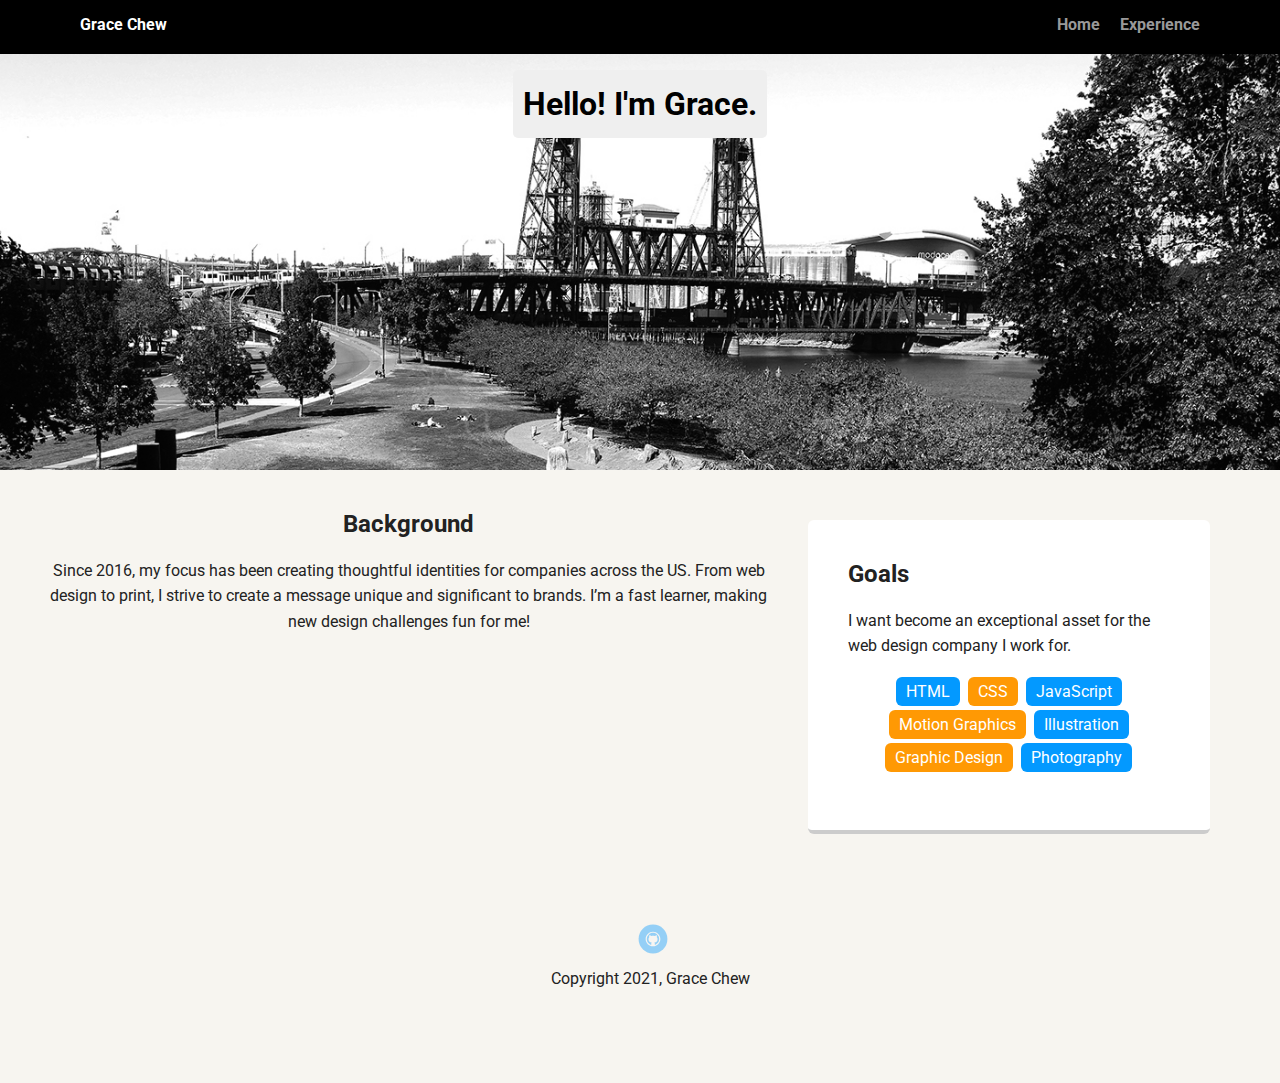
==== experience.html @ 330bc130 "Added the Experience Page to the Website" ====
<!doctype html>
<html lang="en">
<head>
  <meta charset="utf-8">
  <title>Grace Chew's Profile</title>
  <meta name="viewport" content="width=device-width, initial-scale=1.0">
  <link rel="stylesheet" href="styles.css">
  <link href="https://fonts.googleapis.com/css?family=Muli%7CRoboto:400,300,500,700,900" rel="stylesheet"></head>
  <body>

    <div class="main-nav">
        <ul class="nav">
          <li class="name">Grace Chew</li>
          <li><a href="index.html">Home</a></li>
          <li><a href="experience.html">Experience</a></li>
        </ul>
    </div>

    <header>
      <h1 class="tag name">Hello! I'm Grace.</h1>
    </header>

    <main class="flex">
      <div class="post">
        <h2>Background</h2>
        <p>Since 2016, my focus has been creating thoughtful identities for companies across the US. From web design to print, I strive to create a message unique and significant to brands. I’m a fast learner, making new design challenges fun for me! </p>
      </div> 

    <div class="card">
      <h2>Goals</h2>
      <p>I want become an exceptional asset for the web design company I work for.</p>
      <ul class="skills">
        <li>HTML</li>
        <li>CSS</li>
        <li>JavaScript</li>
        <li>Motion Graphics</li>
        <li>Illustration</li>
        <li>Graphic Design</li>
        <li>Photography</li>


    </main>
    <footer>
      <ul>
        <li><a href="https://github.com/gachew" target="_blank" class="social github">Github</a></li>
      </ul>
      <p class="copyright">Copyright 2021, Grace Chew</p>
    </footer>
  </body>
  </html>
---- styles.css ----
/* Global Layout Set-up */
* { 
  box-sizing: border-box;
}
  
body {
  margin: 0;
  padding: 0;
  text-align: center;
  font-family: 'Roboto', sans-serif;
  color: #222;
  background: #f7f5f0;
}
/* Link Styles */

a {
  text-decoration: none;
  color: #999;
}
a:hover {
  color: #6633ff;
}

/* Section Styles */

.main-nav {
  width: 100%;
  background: black;
  min-height: 30px;
  padding: 10px;
  position: fixed;
  text-align: center;
}
.nav {
  display: flex;
  justify-content: space-around;
  font-weight: 700;
  list-style-type: none;
  margin: 0 auto;
  padding: 0;
}

.nav .name {
    display: block;
    margin-right: auto;
    color: white;
}
.nav li {
  padding: 5px 10px 10px 10px;
}
.nav a {
  transition: all .5s;
}
.nav a:hover {
  color: white
}

header {
  text-align: center;
  background: url('images/portland.jpg') no-repeat top center ;
  background-size: cover;
  overflow: hidden;
  padding-top: 60px;
}
header {
  line-height: 1.5;
}
header .profile-image {
  margin-top: 50px;
  width: 150px;
  height: 150px;
  border-radius: 50%;
  border: 3px solid white;
  transition: all .5s;
}
header .profile-image:hover {
  transform: scale(1.2) rotate(5deg);
}
.tag {
  background-color: #efefef;
  color: black;
  padding: 10px;
  border-radius: 5px;
  display: table;
  margin: 10px auto;
} 
.location {
  background-color: #222;
  color: yellow;
}
.card {
  margin: 30px;
  padding: 20px 40px 40px;
  max-width: 500px;
  text-align: left;
  background: #fff;
  border-bottom: 4px solid #ccc;
  border-radius: 6px;
  transition: all .5s;
}
.card:hover {
  border-color: #ff99ff;
}

ul.skills {
  padding: 0;
  text-align: center;
}

.skills li {
  border-radius: 6px;
  display: inline-block;
  background: #ff9904;
  color: white;
  padding: 5px 10px;
  margin: 2px;
}

.skills li:nth-child(odd) {
  background: #0399ff;
}

footer {
  width: 100%;
  min-height: 30px;
  padding: 20px 0 40px 20px;
}

footer .copyright {
  top: -8px;
  font-size: .75em;
}

footer ul {
  list-style-type: none;
  margin: 0;
  padding: 0;
}

footer ul li {
  display: inline-block;
}

a.social {
  display: inline-block;
  text-indent: -9999px;
  margin-left: 5px;
  width: 30px;
  height: 30px;
  background-size: 30px 30px;
  opacity: .4;
  transition: all .5s;
}
a.twitter {
  background-image: url(images/twitter.svg);
}
a.linkedin {
  background-image: url(images/linkedin.svg);
}
a.github {
  background-image: url(images/github.svg);
}
a.social:hover {
  opacity: 1;
}
.clearfix {
  clear: both;
}

/* Styles for larger screens */
@media screen and (min-width: 720px) {
  
  .flex {
      display: -ms-flexbox;      /* TWEENER - IE 10 */
      display: flex; 
      max-width: 1200px;
      -ms-flex-pack: distribute;
      justify-content: space-around;
      margin: 0 auto;
  }

  header {
    min-height: 470px;
  }

  .nav {
    max-width: 1200px;
    padding: 0 30px;
  }


  main {
    padding-top: 20px;
  }

  main p {
    line-height: 1.6em;
  }

  footer {
    font-size: 1.3em;
    max-width: 1200px;
    margin: 40px auto;
  }

}
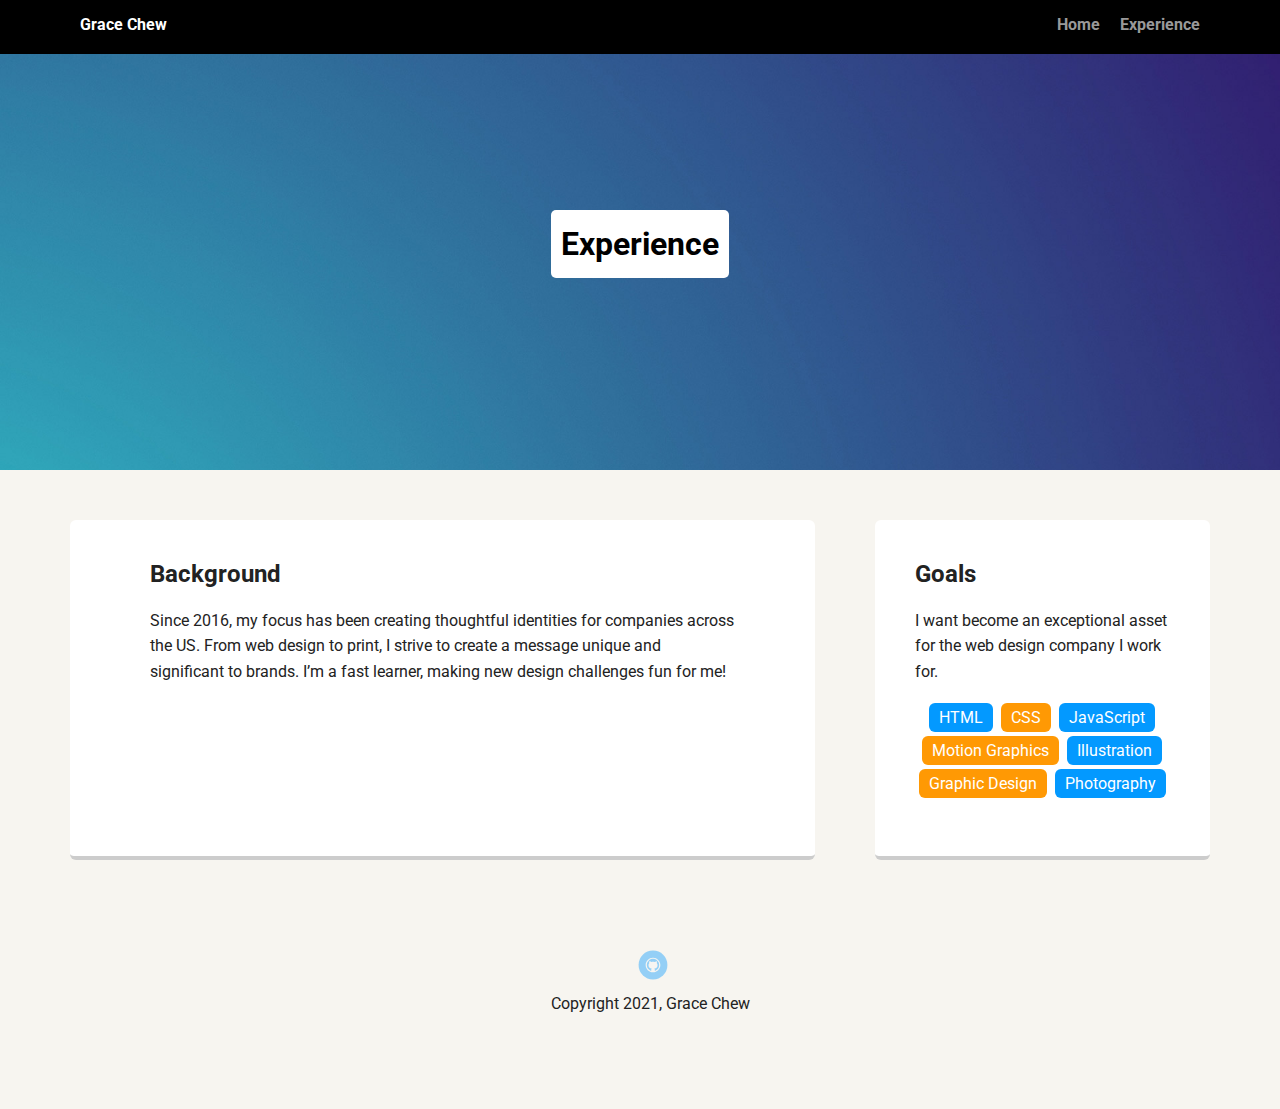
==== commit ea44f77d: "Tried to center the text" ====
--- a/experience.html
+++ b/experience.html
@@ -17,7 +17,7 @@
     </div>
 
     <header>
-      <h1 class="tag name">Hello! I'm Grace.</h1>
+      <h1 class="center">Experience</h1>
     </header>
 
     <main class="flex">
--- a/styles.css
+++ b/styles.css
@@ -31,6 +31,7 @@
   position: fixed;
   text-align: center;
 }
+
 .nav {
   display: flex;
   justify-content: space-around;
@@ -57,7 +58,7 @@
 
 header {
   text-align: center;
-  background: url('images/portland.jpg') no-repeat top center ;
+  background: url('images/gradient_gb.jpg') no-repeat top center ;
   background-size: cover;
   overflow: hidden;
   padding-top: 60px;
@@ -77,13 +78,30 @@
   transform: scale(1.2) rotate(5deg);
 }
 .tag {
-  background-color: #efefef;
+  background-color: white;
   color: black;
   padding: 10px;
   border-radius: 5px;
   display: table;
   margin: 10px auto;
-} 
+}
+
+.center {
+  background-color: white;
+  color: black;
+  padding: 10px;
+  border-radius: 5px;
+  display: table;
+  margin: 150px auto;
+}
+
+.city {
+  background-color: tomato;
+  color: white;
+  border: 2px solid black;
+  margin: 20px;
+  padding: 20px;
+}
 .location {
   background-color: #222;
   color: yellow;
@@ -98,7 +116,22 @@
   border-radius: 6px;
   transition: all .5s;
 }
+.post {
+  margin: 30px;
+  padding: 20px 80px 80px;
+  max-width: 900px;
+  text-align: left;
+  background: #fff;
+  border-bottom: 4px solid #ccc;
+  border-radius: 6px;
+  transition: all .5s;
+  
+}
 .card:hover {
+  border-color: #ff99ff;
+}
+
+.post:hover {
   border-color: #ff99ff;
 }
 
@@ -150,12 +183,6 @@
   background-size: 30px 30px;
   opacity: .4;
   transition: all .5s;
-}
-a.twitter {
-  background-image: url(images/twitter.svg);
-}
-a.linkedin {
-  background-image: url(images/linkedin.svg);
 }
 a.github {
   background-image: url(images/github.svg);
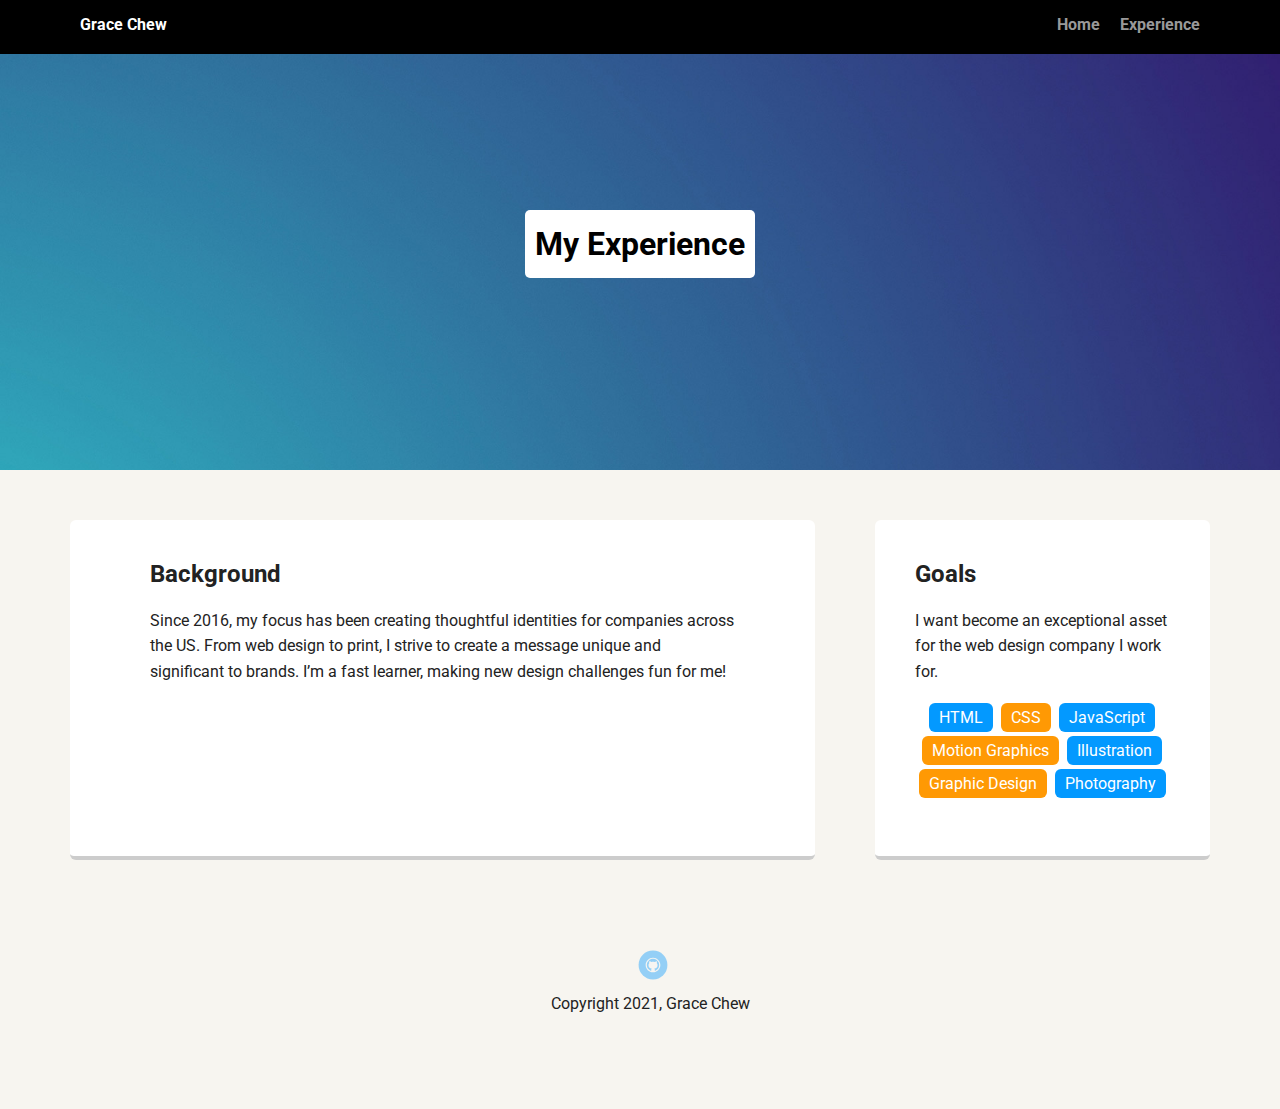
==== commit d18b575e: "Rewording Experience" ====
--- a/experience.html
+++ b/experience.html
@@ -17,7 +17,7 @@
     </div>
 
     <header>
-      <h1 class="center">Experience</h1>
+      <h1 class="center">My Experience</h1>
     </header>
 
     <main class="flex">
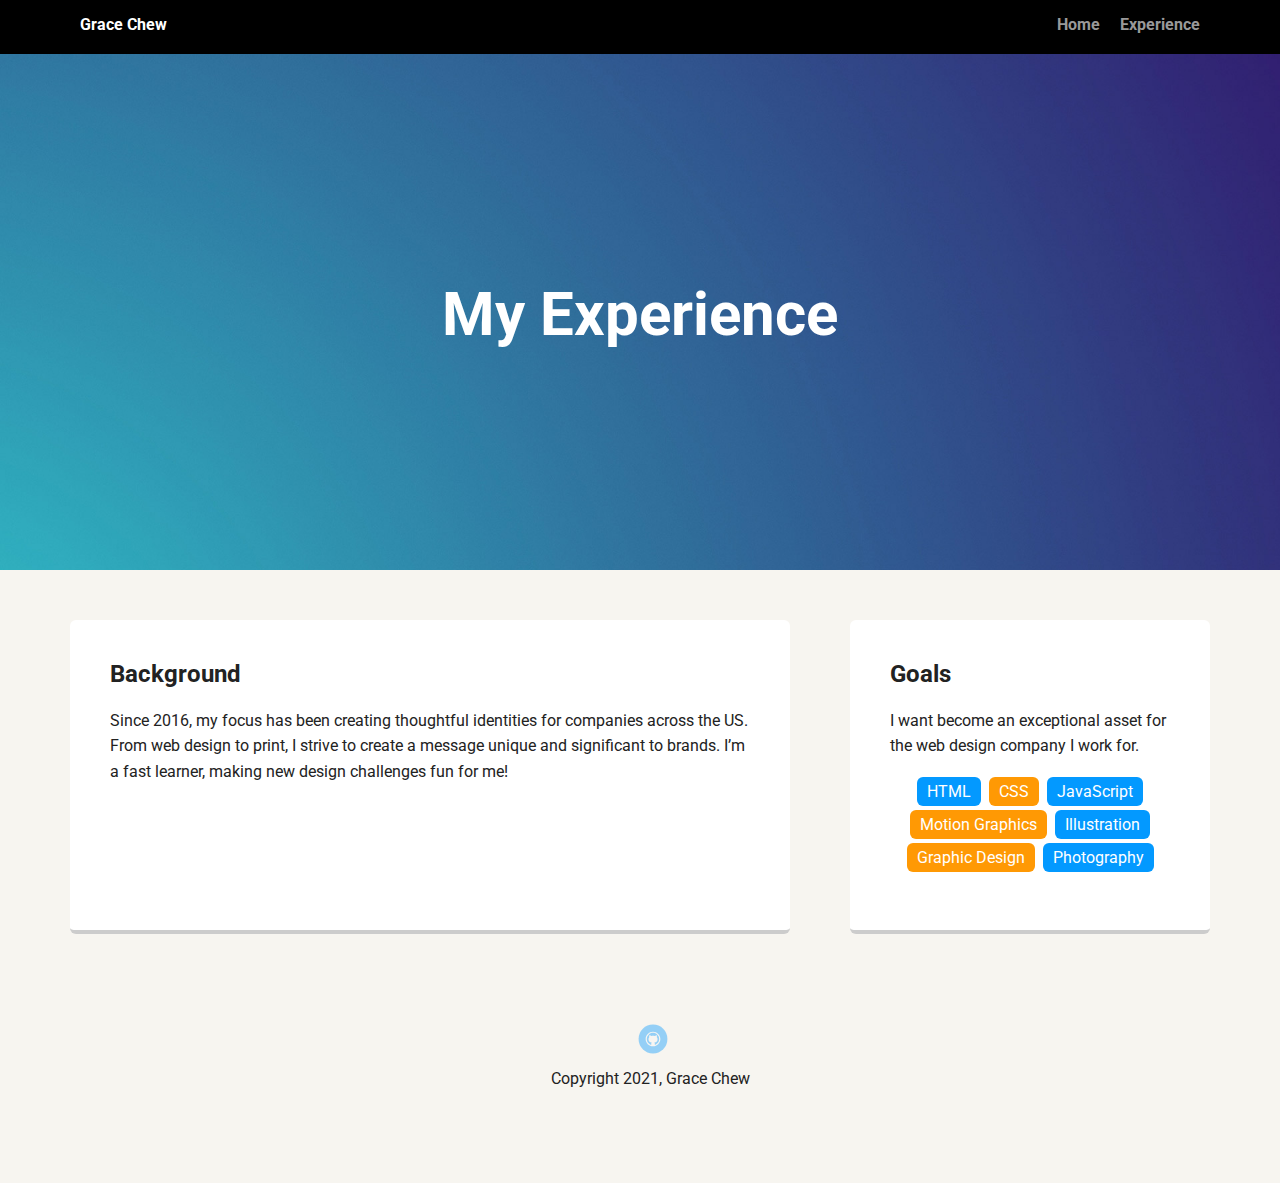
==== commit 859bc5e9: "Corrected Code" ====
--- a/experience.html
+++ b/experience.html
@@ -37,7 +37,8 @@
         <li>Illustration</li>
         <li>Graphic Design</li>
         <li>Photography</li>
-
+      </ul>
+    </div>
 
     </main>
     <footer>
--- a/styles.css
+++ b/styles.css
@@ -55,7 +55,6 @@
 .nav a:hover {
   color: white
 }
-
 header {
   text-align: center;
   background: url('images/gradient_gb.jpg') no-repeat top center ;
@@ -87,12 +86,12 @@
 }
 
 .center {
-  background-color: white;
-  color: black;
+  color: white;
+  font-size: 60px;
   padding: 10px;
   border-radius: 5px;
   display: table;
-  margin: 150px auto;
+  margin: 200px auto;
 }
 
 .city {
@@ -118,7 +117,7 @@
 }
 .post {
   margin: 30px;
-  padding: 20px 80px 80px;
+  padding: 20px 40px 40px;
   max-width: 900px;
   text-align: left;
   background: #fff;
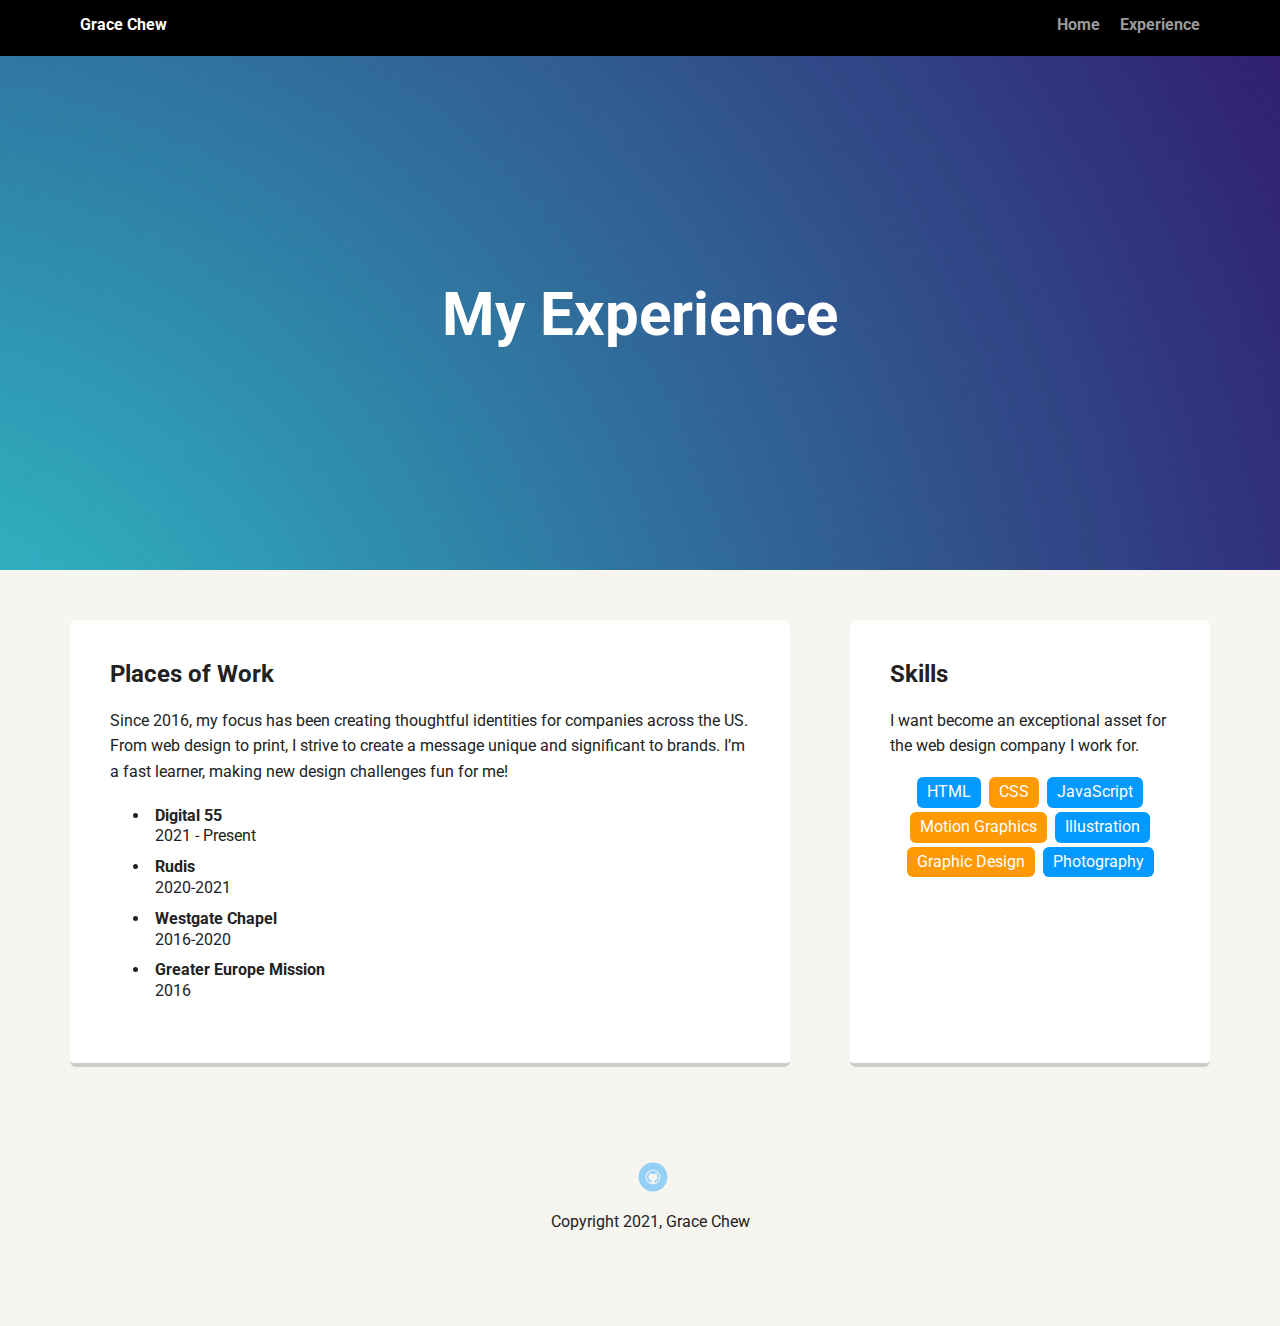
==== commit b9c35e4a: "Added work experience" ====
--- a/experience.html
+++ b/experience.html
@@ -22,12 +22,18 @@
 
     <main class="flex">
       <div class="post">
-        <h2>Background</h2>
-        <p>Since 2016, my focus has been creating thoughtful identities for companies across the US. From web design to print, I strive to create a message unique and significant to brands. I’m a fast learner, making new design challenges fun for me! </p>
+        <h2>Places of Work</h2>
+        <p>Since 2016, my focus has been creating thoughtful identities for companies across the US. From web design to print, I strive to create a message unique and significant to brands. I’m a fast learner, making new design challenges fun for me!</p>
+          <ul>
+            <li><b>Digital 55</b></br> 2021 - Present</li>
+            <li><b>Rudis</b></br> 2020-2021</li>
+            <li><b>Westgate Chapel</b></br> 2016-2020</li>
+            <li><b>Greater Europe Mission</b></br>2016</li>
+          </ul>
       </div> 
 
     <div class="card">
-      <h2>Goals</h2>
+      <h2>Skills</h2>
       <p>I want become an exceptional asset for the web design company I work for.</p>
       <ul class="skills">
         <li>HTML</li>
--- a/styles.css
+++ b/styles.css
@@ -192,6 +192,12 @@
 .clearfix {
   clear: both;
 }
+
+ul li {
+  line-height:130%;
+  padding: 5px;
+}
+
 
 /* Styles for larger screens */
 @media screen and (min-width: 720px) {
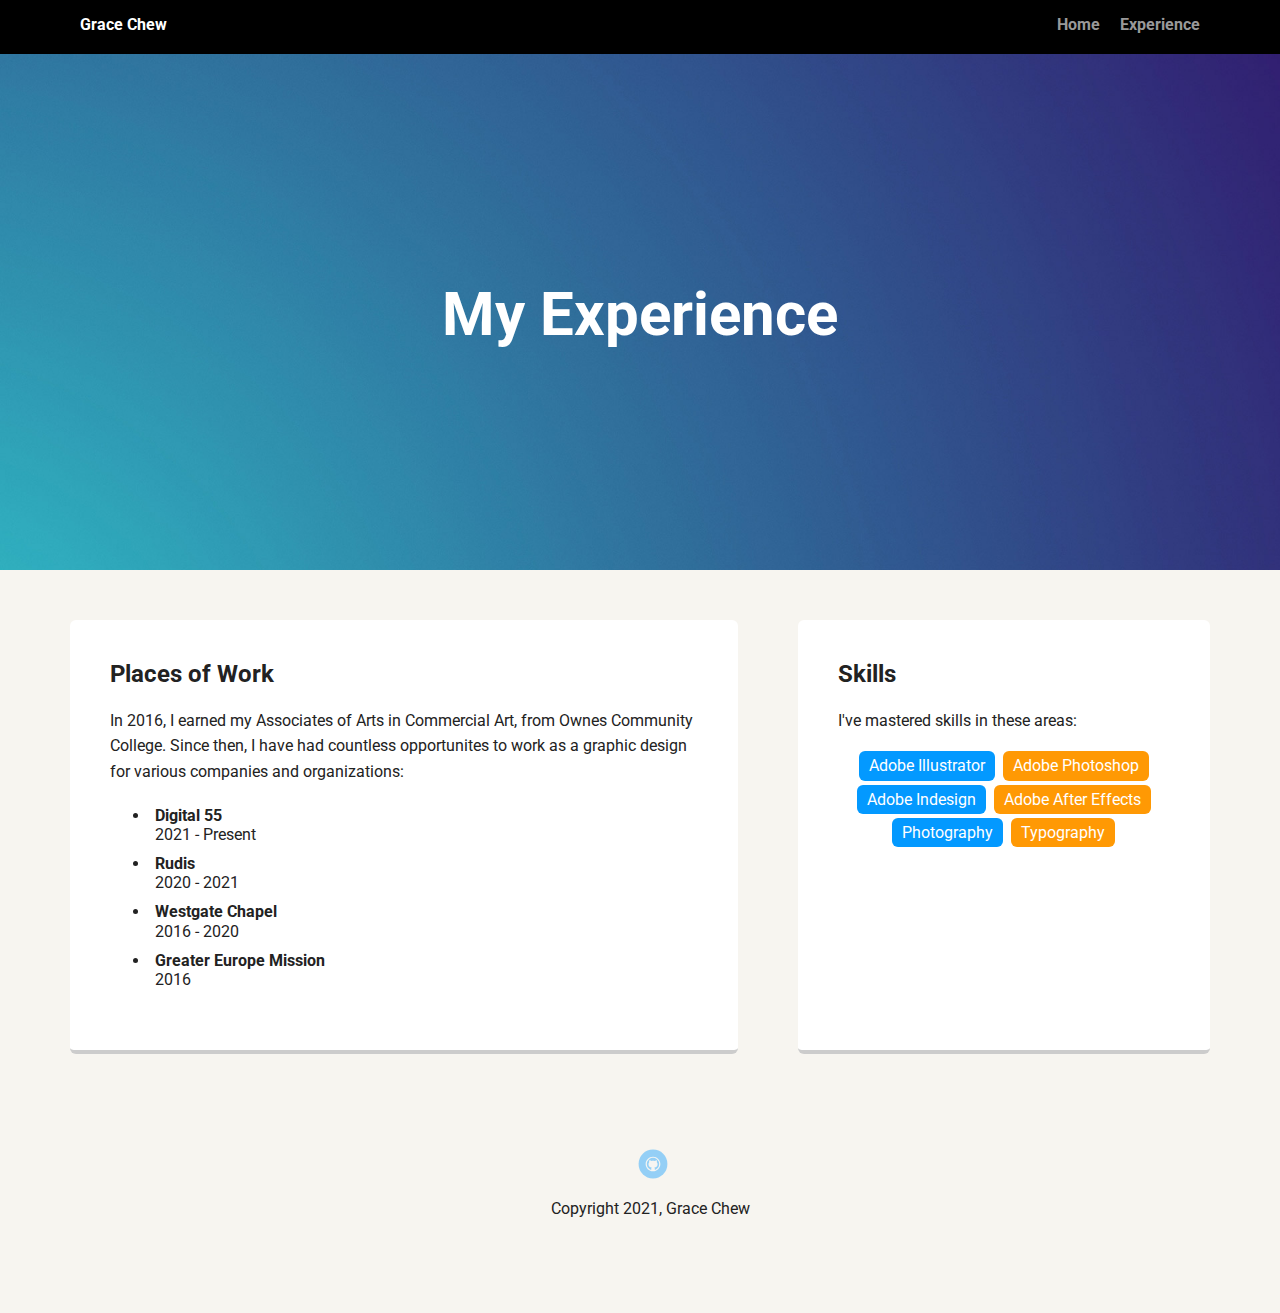
==== commit 0592150c: "Updated these areas to best describe my experience and skills" ====
--- a/experience.html
+++ b/experience.html
@@ -23,26 +23,25 @@
     <main class="flex">
       <div class="post">
         <h2>Places of Work</h2>
-        <p>Since 2016, my focus has been creating thoughtful identities for companies across the US. From web design to print, I strive to create a message unique and significant to brands. I’m a fast learner, making new design challenges fun for me!</p>
+        <p> In 2016, I earned my Associates of Arts in Commercial Art, from Ownes Community College. Since then, I have had countless opportunites to work as a graphic design for various companies and organizations:</p>
           <ul>
             <li><b>Digital 55</b></br> 2021 - Present</li>
-            <li><b>Rudis</b></br> 2020-2021</li>
-            <li><b>Westgate Chapel</b></br> 2016-2020</li>
+            <li><b>Rudis</b></br> 2020 - 2021</li>
+            <li><b>Westgate Chapel</b></br> 2016 - 2020</li>
             <li><b>Greater Europe Mission</b></br>2016</li>
           </ul>
       </div> 
 
     <div class="card">
       <h2>Skills</h2>
-      <p>I want become an exceptional asset for the web design company I work for.</p>
+      <p>I've mastered skills in these areas:</p>
       <ul class="skills">
-        <li>HTML</li>
-        <li>CSS</li>
-        <li>JavaScript</li>
-        <li>Motion Graphics</li>
-        <li>Illustration</li>
-        <li>Graphic Design</li>
+        <li>Adobe Illustrator</li>
+        <li>Adobe Photoshop</li>
+        <li>Adobe Indesign</li>
+        <li>Adobe After Effects</li>
         <li>Photography</li>
+        <li>Typography</li>
       </ul>
     </div>
 
--- a/styles.css
+++ b/styles.css
@@ -194,7 +194,7 @@
 }
 
 ul li {
-  line-height:130%;
+  line-height:120%;
   padding: 5px;
 }
 
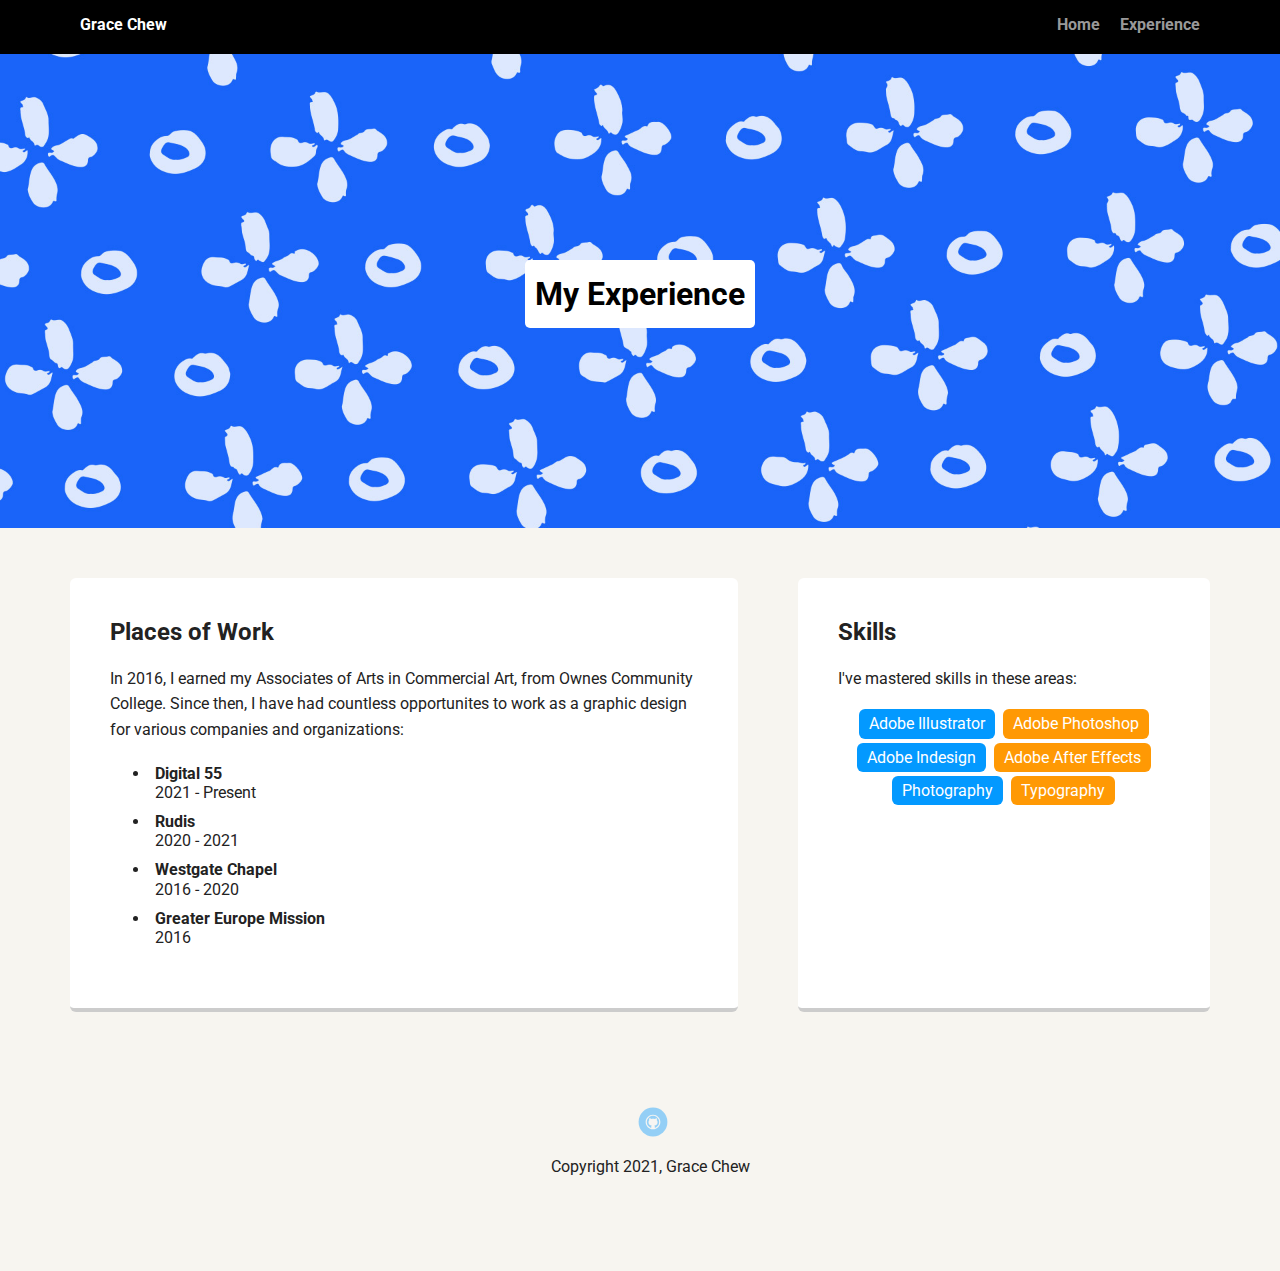
==== commit 64a0e96e: "fixing bold tag" ====
--- a/experience.html
+++ b/experience.html
@@ -25,10 +25,10 @@
         <h2>Places of Work</h2>
         <p> In 2016, I earned my Associates of Arts in Commercial Art, from Ownes Community College. Since then, I have had countless opportunites to work as a graphic design for various companies and organizations:</p>
           <ul>
-            <li><b>Digital 55</b></br> 2021 - Present</li>
-            <li><b>Rudis</b></br> 2020 - 2021</li>
-            <li><b>Westgate Chapel</b></br> 2016 - 2020</li>
-            <li><b>Greater Europe Mission</b></br>2016</li>
+            <li><b>Digital 55</b><br> 2021 - Present</li>
+            <li><b>Rudis</b><br> 2020 - 2021</li>
+            <li><b>Westgate Chapel</b><br> 2016 - 2020</li>
+            <li><b>Greater Europe Mission</b><br>2016</li>
           </ul>
       </div> 
 
--- a/styles.css
+++ b/styles.css
@@ -86,8 +86,8 @@
 }
 
 .center {
-  color: white;
-  font-size: 60px;
+  background-color: white;
+  color: black;
   padding: 10px;
   border-radius: 5px;
   display: table;
